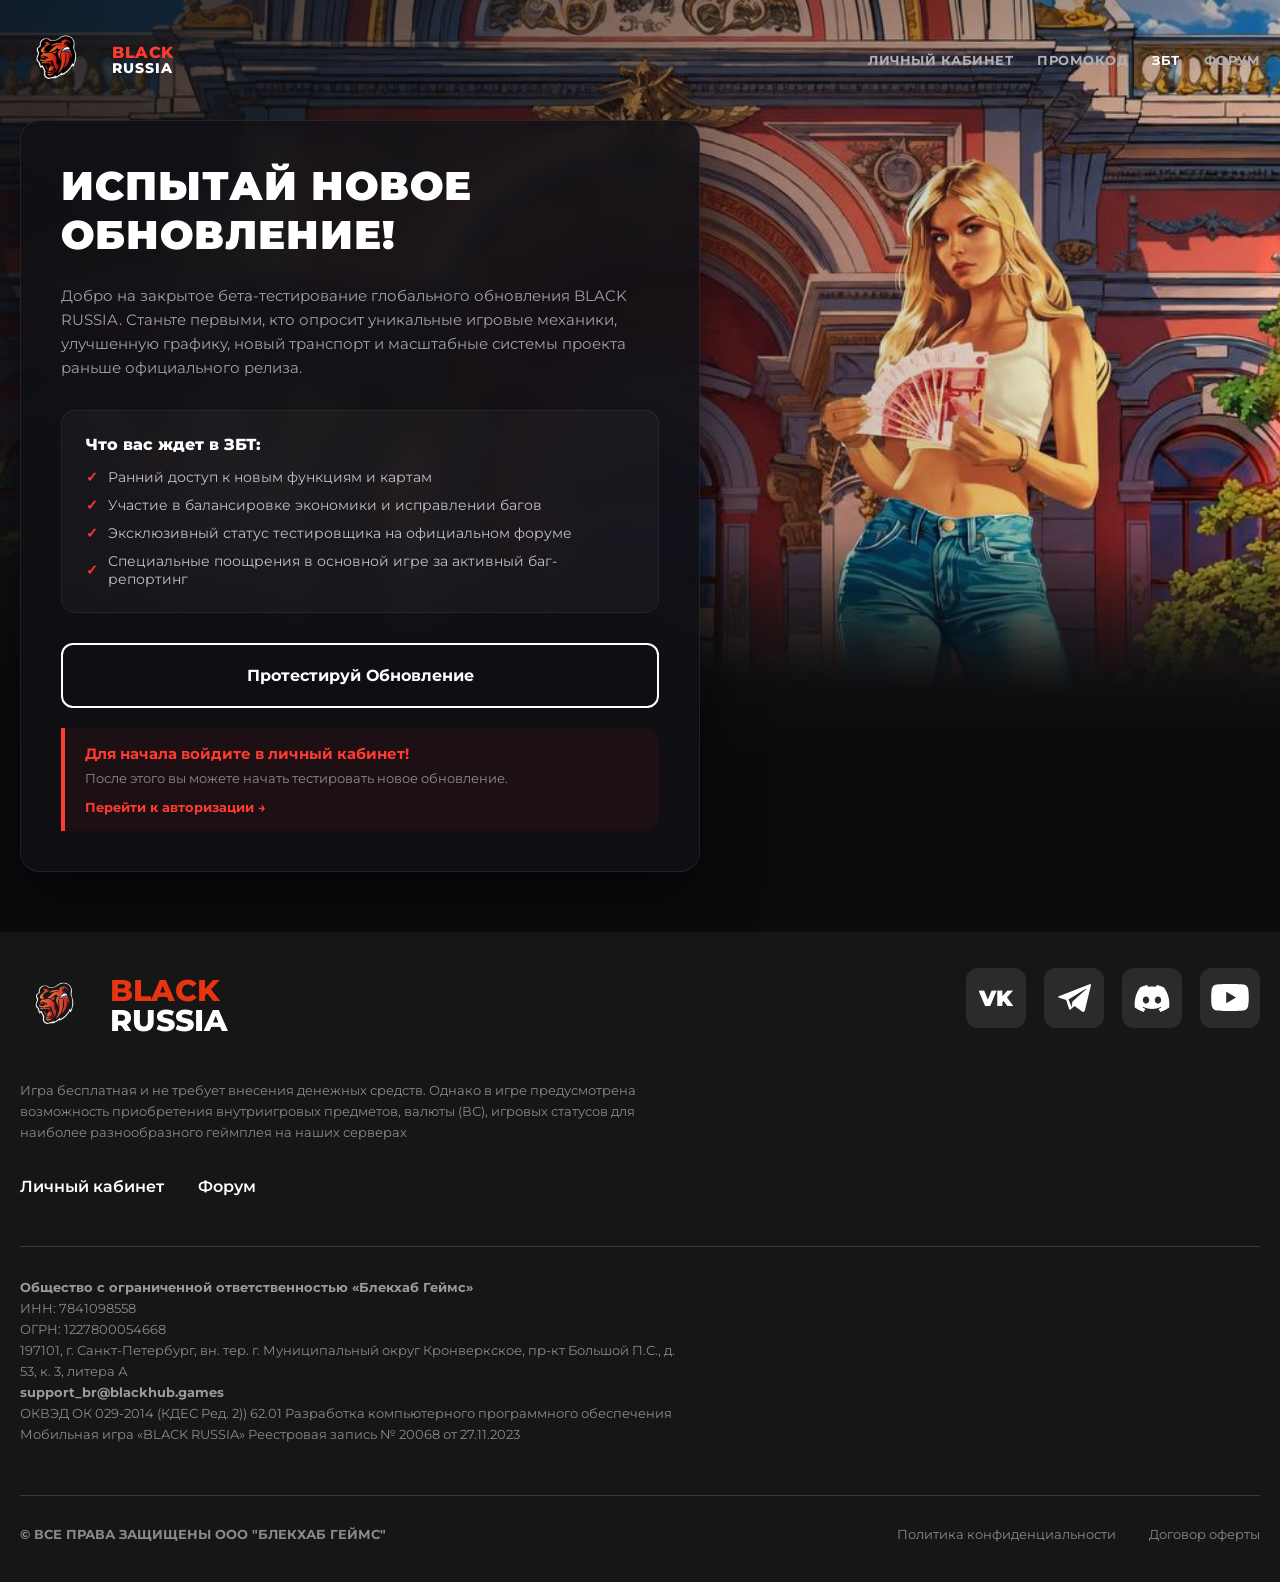
==== beta.html @ 2c8f623d "Add files via upload" ====
<!DOCTYPE html>
<html lang="ru">
<head>
    <meta charset="UTF-8">
    <meta name="viewport" content="width=device-width, initial-scale=1.0">
    <title>BLACK RUSSIA - Закрытое Бета Тестирование [ЗБТ]</title>
    <!-- Подключение шрифта Montserrat -->
    <link href="https://fonts.googleapis.com/css2?family=Montserrat:wght@400;500;600;700;800;900&display=swap" rel="stylesheet">
    <!-- Подключение стилей -->
    <link rel="stylesheet" href="style.css">
</head>
<body>

    <!-- Шапка сайта (навигация) -->
    <header class="header">
        <div class="header-container">
            <div class="logo-area">
                <img src="bear.logo.png" alt="Black Russia Logo" class="brand-logo">
                <div class="brand-text">
                    <span class="brand-black">BLACK</span>
                    <span class="brand-russia">RUSSIA</span>
                </div>
            </div>
            <nav class="nav-menu">
                <a href="index.html" class="nav-link">ЛИЧНЫЙ КАБИНЕТ</a>
                <a href="promocode.html" class="nav-link">ПРОМОКОД</a>
                <a href="beta.html" class="nav-link active">ЗБТ</a>
                <a href="https://forum.blackrussia.online" target="_blank" class="nav-link">ФОРУМ</a>
            </nav>
        </div>
    </header>

    <!-- Основной контент страницы ЗБТ -->
    <main class="main-content">
        <div class="hero-bg-banner"></div>
        
        <div class="hero-wrapper">
            <div class="beta-page-container">
                <!-- Заголовок по ТЗ -->
                <header class="beta-header-block">
                    <h1 class="title">Испытай новое обновление!</h1>
                    <p class="beta-lead">Добро на закрытое бета-тестирование глобального обновления BLACK RUSSIA. Станьте первыми, кто опросит уникальные игровые механики, улучшенную графику, новый транспорт и масштабные системы проекта раньше официального релиза.</p>
                </header>

                <div class="beta-info-card">
                    <h3>Что вас ждет в ЗБТ:</h3>
                    <ul>
                        <li><span class="check">✓</span> Ранний доступ к новым функциям и картам</li>
                        <li><span class="check">✓</span> Участие в балансировке экономики и исправлении багов</li>
                        <li><span class="check">✓</span> Эксклюзивный статус тестировщика на официальном форуме</li>
                        <li><span class="check">✓</span> Специальные поощрения в основной игре за активный баг-репортинг</li>
                    </ul>
                </div>

                <div class="beta-action-wrapper">
                    <button type="button" class="btn-submit beta-trigger-btn" id="betaBtn">Протестируй Обновление</button>

                    <!-- Предупреждение (Красный и серый текст по ТЗ) -->
                    <div class="promo-message-box beta-msg-box" id="betaMsgBox">
                        <p class="promo-error-text">Для начала войдите в личный кабинет!</p>
                        <p class="promo-hint-text">После этого вы можете начать тестировать новое обновление.</p>
                        <a href="index.html" class="beta-login-link">Перейти к авторизации →</a>
                    </div>
                </div>
            </div>
        </div>
    </main>

    <!-- Подвал сайта с информацией о компании (из второго фото) -->
    <footer class="site-footer">
        <div class="footer-inner">
            <div class="footer-top">
                <div class="footer-left">
                    <div class="footer-logo">
                        <img src="bear.logo.png" alt="Black Russia Logo">
                        <div class="footer-logo-text"><span>BLACK</span><span>RUSSIA</span></div>
                    </div>
                    <p class="footer-desc">Игра бесплатная и не требует внесения денежных средств. Однако в игре предусмотрена возможность приобретения внутриигровых предметов, валюты (ВС), игровых статусов для наиболее разнообразного геймплея на наших серверах</p>
                    <nav class="footer-links">
                        <a href="index.html">Личный кабинет</a>
                        <a href="https://forum.blackrussia.online" target="_blank">Форум</a>
                    </nav>
                </div>
                <div class="footer-right">
                    <div class="socials">
                        <a href="https://m.vk.ru/blackrussia.online" target="_blank" class="social social-vk" aria-label="VK"><svg width="34" height="22" viewBox="0 0 34 22"><text x="17" y="19" text-anchor="middle" font-family="Montserrat,sans-serif" font-weight="900" font-size="22" fill="currentColor">VK</text></svg></a>
                        <a href="https://t.me/br_dev" target="_blank" class="social social-tg" aria-label="Telegram"><svg width="34" height="30" viewBox="0 0 34 30" fill="currentColor"><path d="M32 1.5L1.8 13.2c-1 .4-1 1.2-.2 1.4l7.6 2.4 2.9 9c.3.9.6 1 1.3.4l4.1-3.4 7.6 5.6c1.400.8 2.400.4 2.800-1.300L33.800 3c.5-1.900-.7-2.700-1.800-1.500zM11.500 16.400L28 6.200c.8-.5 1.500-.2.900.3L15.300 18.800l-.5 5.500z"/></svg></a>
                        <a href="https://discord.gg/blackrussia" target="_blank" class="social social-dc" aria-label="Discord"><svg width="36" height="28" viewBox="0 0 36 28" fill="currentColor"><path d="M30 3.500A29 29 0 0 0 22.800 1l-.9 1.800a27 27 0 0 0-7.800 0L13.200 1A29 29 0 0 0 6 3.500C1.400 10.300.2 17 .8 23.600a29 29 0 0 0 8.800 4.400l1.900-3a19 19 0 0 1-3-1.400l.7-.6a21 21 0 0 0 17.600 0l.7.600c-1 .6-2 1-3 1.400l1.900 3a29 29 0 0 0 8.800-4.400C36 15.800 34 9.200 30 3.500zM12 19.700c-1.800 0-3.200-1.600-3.200-3.600s1.400-3.600 3.200-3.600 3.200 1.600 3.200 3.600-1.400 3.600-3.200 3.600zm12 0c-1.800 0-3.200-1.600-3.200-3.600s1.400-3.600 3.200-3.600 3.200 1.600 3.200 3.600-1.400 3.600-3.200 3.600z"/></svg></a>
                        <a href="https://youtube.com/@blackrussia.mobile?si=_q5hyDljt4gPMhvU" target="_blank" class="social social-yt" aria-label="YouTube"><svg width="38" height="27" viewBox="0 0 38 27" fill="currentColor"><path d="M37 4.200A4.800 4.800 0 0 0 33.600.8C30.600 0 19 0 19 0S7.400 0 4.400.8A4.800 4.800 0 0 0 1 4.200C.2 7.200.2 13.500.2 13.500s0 6.300.8 9.300a4.800 4.800 0 0 0 3.400 3.400c3 .8 14.600.8 14.600.8s11.600 0 14.600-.8a4.800 4.800 0 0 0 3.400-3.400c.8-3 .8-9.300.8-9.300s0-6.300-.8-9.300zM15.200 19.200V7.800l9.900 5.700z"/></svg></a>
                    </div>
                </div>
            </div>

            <div class="footer-line"></div>

            <!-- Точная юридическая информация компании со второго фото -->
            <div class="footer-legal">
                <b>Общество с ограниченной ответственностью «Блекхаб Геймс»</b><br>
                ИНН: 7841098558<br>
                ОГРН: 1227800054668<br>
                197101, г. Санкт-Петербург, вн. тер. г. Муниципальный округ Кронверкское, пр-кт Большой П.С., д. 53, к. 3, литера А<br>
                <b>support_br@blackhub.games</b><br>
                ОКВЭД ОК 029-2014 (КДЕС Ред. 2)) 62.01 Разработка компьютерного программного обеспечения<br>
                Мобильная игра «BLACK RUSSIA» Реестровая запись № 20068 от 27.11.2023
            </div>

            <div class="footer-line"></div>

            <div class="footer-bottom">
                <span class="copyright">© ВСЕ ПРАВА ЗАЩИЩЕНЫ ООО "БЛЕКХАБ ГЕЙМС"</span>
                <nav class="footer-docs">
                    <a href="https://blackrussia.online/docs/policy.pdf" target="_blank">Политика конфиденциальности</a>
                    <a href="https://blackrussia.online/docs/oferta.pdf" target="_blank">Договор оферты</a>
                </nav>
            </div>
        </div>
    </footer>

    <script src="script.js"></script>
</body>
</html>
---- style.css ----
* {
    margin: 0;
    padding: 0;
    box-sizing: border-box;
    font-family: 'Montserrat', sans-serif;
}

html {
    scroll-behavior: smooth;
}

body {
    background-color: #0b0b0e;
    color: #fff;
    min-height: 100vh;
    display: flex;
    flex-direction: column;
}

/* Шапка сайта поверх фоновой фотографии */
.header {
    background: transparent;
    border-bottom: none;
    width: 100%;
    position: absolute;
    top: 0;
    left: 0;
    z-index: 10;
}

.header-container {
    max-width: 1300px;
    margin: 0 auto;
    padding: 20px 20px;
    display: flex;
    align-items: center;
    justify-content: space-between;
}

.logo-area {
    display: flex;
    align-items: center;
    gap: 12px;
}

.brand-logo {
    width: 80px;
    height: 80px;
    object-fit: contain;
    mix-blend-mode: screen;
}

.brand-text {
    display: flex;
    flex-direction: column;
    line-height: 1.1;
}

.brand-black {
    font-size: 16px;
    font-weight: 800;
    color: #ff3b30;
    letter-spacing: 0.5px;
}

.brand-russia {
    font-size: 14px;
    font-weight: 800;
    color: #ffffff;
    letter-spacing: 1px;
}

.nav-menu {
    position: relative;
    z-index: 5;
    display: flex;
    gap: 24px;
    align-items: center;
}

.nav-link {
    color: #b0b0b8;
    text-decoration: none;
    font-size: 13px;
    font-weight: 700;
    letter-spacing: 0.5px;
    transition: color 0.2s;
}

.nav-link:hover, .nav-link.active {
    color: #ffffff;
}

/* Основной контент */
.main-content {
    flex: 1;
    position: relative;
    display: flex;
    flex-direction: column;
    align-items: stretch;
}

/* Верхний баннер с фоновой картинкой */
.hero-bg-banner {
    position: absolute;
    top: 0;
    left: 0;
    right: 0;
    height: 750px;
    background: url('background-art.jpg') center top / cover no-repeat;
    z-index: 1;
}

/* Затемняющий градиент поверх арта */
.main-content::after {
    content: '';
    position: absolute;
    top: 0;
    left: 0;
    right: 0;
    height: 750px;
    background: linear-gradient(90deg, rgba(11,11,14,0.65) 0%, rgba(11,11,14,0.2) 60%, rgba(11,11,14,0) 100%),
                linear-gradient(180deg, rgba(11,11,14,0.3) 0%, rgba(11,11,14,0) 30%, rgba(11,11,14,0) 70%, #0b0b0e 100%);
    z-index: 2;
    pointer-events: none;
}

.hero-wrapper {
    position: relative;
    z-index: 3;
    max-width: 1300px;
    width: 100%;
    margin: 0 auto;
    padding: 120px 20px 60px 20px;
}

.login-container {
    width: 100%;
    max-width: 600px;
    margin-bottom: 80px;
}

.title {
    font-size: 40px;
    font-weight: 900;
    letter-spacing: 1px;
    margin-bottom: 25px;
    text-transform: uppercase;
}

.form-grid {
    display: grid;
    grid-template-columns: 1fr 1fr;
    gap: 15px 20px;
    margin-bottom: 15px;
}

.input-box {
    display: flex;
    flex-direction: column;
}

.input-box label {
    font-size: 13px;
    font-weight: 500;
    color: #d1d1d6;
    margin-bottom: 6px;
}

/* Скругление полей ввода */
.input-box input, 
.select-trigger {
    background: rgba(255, 255, 255, 0.92);
    border: none;
    border-radius: 20px;
    height: 48px;
    padding: 0 18px;
    font-size: 14px;
    color: #111;
    outline: none;
    transition: background 0.2s, box-shadow 0.2s;
}

.input-box input::placeholder {
    color: #8e8e93;
}

.input-box input:focus, 
.select-trigger:hover {
    background: #ffffff;
    box-shadow: 0 0 10px rgba(255, 255, 255, 0.4);
}

/* Стили кастомного селекта */
.select-box {
    position: relative;
    cursor: pointer;
}

.select-trigger {
    display: flex;
    align-items: center;
    justify-content: space-between;
    color: #8e8e93;
}

.select-trigger.selected {
    color: #111;
    font-weight: 600;
}

.arrow-icon {
    transition: transform 0.3s;
    color: #555;
}

.select-box.active .arrow-icon {
    transform: rotate(180deg);
}

/* Соглашение */
.agreement {
    font-size: 11px;
    color: #aeaeb2;
    margin-bottom: 25px;
}

.agreement a {
    color: #aeaeb2;
    text-decoration: underline;
}

.agreement a:hover {
    color: #fff;
}

/* Нижняя панель с кнопкой и капчей */
.actions-row {
    display: flex;
    align-items: center;
    gap: 20px;
}

.btn-submit {
    background: transparent;
    border: 2px solid #ffffff;
    color: #ffffff;
    font-size: 16px;
    font-weight: 700;
    padding: 12px 40px;
    border-radius: 12px;
    cursor: pointer;
    transition: all 0.2s;
    height: 65px;
    flex-shrink: 0;
    display: inline-flex;
    align-items: center;
    justify-content: center;
    text-decoration: none;
}

.btn-submit:hover {
    background: #ffffff;
    color: #000000;
    box-shadow: 0 0 20px rgba(255, 255, 255, 0.5);
    transform: scale(1.02);
}

.btn-submit:active {
    transform: scale(0.96);
}

/* Стили для новых страниц (Промокод и ЗБТ) */
.promo-page-container,
.beta-page-container {
    max-width: 680px;
    background: rgba(16, 16, 21, 0.85);
    backdrop-filter: blur(14px);
    border: 1px solid rgba(255, 255, 255, 0.08);
    border-radius: 20px;
    padding: 40px;
    box-shadow: 0 25px 60px rgba(0, 0, 0, 0.6);
    animation: fadeInScale 0.4s cubic-bezier(0.2, 0.9, 0.3, 1.1) both;
}

@keyframes fadeInScale {
    from { opacity: 0; transform: translateY(20px) scale(0.97); }
    to { opacity: 1; transform: none; }
}

.promo-subtitle, .beta-lead {
    font-size: 15px;
    color: #a0a0aa;
    line-height: 1.6;
    margin-bottom: 30px;
}

.promo-box-wrapper {
    display: flex;
    flex-direction: column;
    gap: 20px;
}

.promo-input-rounded {
    width: 100%;
    border-radius: 26px !important;
    height: 54px !important;
    padding: 0 24px !important;
    font-size: 16px !important;
}

/* Блоки с красным текстом и серым текстом-подсказкой по ТЗ */
.promo-message-box {
    background: rgba(255, 59, 48, 0.06);
    border-left: 4px solid #ff3b30;
    padding: 16px 20px;
    border-radius: 0 12px 12px 0;
    display: flex;
    flex-direction: column;
    gap: 6px;
}

.promo-error-text {
    font-size: 15px;
    font-weight: 700;
    color: #ff3b30;
}

.promo-hint-text {
    font-size: 13px;
    color: #8e8e93;
    line-height: 1.5;
}

.promo-redirect-btn {
    width: 100%;
    margin-top: 10px;
}

/* Стили для страницы ЗБТ */
.beta-header-block {
    margin-bottom: 25px;
}

.beta-info-card {
    background: rgba(255, 255, 255, 0.03);
    border: 1px solid rgba(255, 255, 255, 0.06);
    border-radius: 14px;
    padding: 24px;
    margin-bottom: 30px;
}

.beta-info-card h3 {
    font-size: 16px;
    font-weight: 800;
    color: #fff;
    margin-bottom: 14px;
}

.beta-info-card ul {
    list-style: none;
    display: flex;
    flex-direction: column;
    gap: 10px;
}

.beta-info-card li {
    font-size: 14px;
    color: #c1c1cb;
    display: flex;
    align-items: center;
    gap: 10px;
}

.beta-info-card .check {
    color: #ff3b30;
    font-weight: 900;
}

.beta-action-wrapper {
    display: flex;
    flex-direction: column;
    gap: 20px;
}

.beta-trigger-btn {
    width: 100%;
}

.beta-login-link {
    font-size: 13px;
    font-weight: 700;
    color: #ff3b30;
    text-decoration: none;
    margin-top: 4px;
    transition: color 0.2s;
}

.beta-login-link:hover {
    color: #fff;
    text-decoration: underline;
}

/* Виджет reCAPTCHA */
.recaptcha-widget {
    background: #f9f9f9;
    border: 1px solid #d3d3d3;
    border-radius: 8px;
    padding: 10px 14px;
    display: flex;
    align-items: center;
    justify-content: space-between;
    width: 290px;
    height: 65px;
    color: #000;
}

.recaptcha-checkbox-area {
    display: flex;
    align-items: center;
    gap: 10px;
    cursor: pointer;
}

.checkbox-square {
    width: 24px;
    height: 24px;
    background: #fff;
    border: 2px solid #c1c1c1;
    border-radius: 4px;
    display: flex;
    align-items: center;
    justify-content: center;
    transition: border-color 0.2s;
}

.checkbox-square.checked {
    border-color: #0066cc;
}

.check-icon {
    display: none;
}

.checkbox-square.checked .check-icon {
    display: block;
}

.recaptcha-checkbox-area span {
    font-size: 13px;
    color: #222;
}

.recaptcha-brand {
    display: flex;
    flex-direction: column;
    align-items: center;
    font-size: 9px;
    color: #555;
}

.recaptcha-brand img {
    width: 24px;
    height: 24px;
    margin-bottom: 2px;
}

.recaptcha-links {
    font-size: 8px;
    color: #555;
}

.recaptcha-links a {
    color: #555;
    text-decoration: none;
}

.recaptcha-links a:hover {
    text-decoration: underline;
}

/* БЛОК: ЧТО МОЖНО КУПИТЬ ЗА ДОНАТ? */
.donation-section {
    margin-top: 60px;
    width: 100%;
    max-width: 1100px;
    margin-left: auto;
    margin-right: auto;
    scroll-margin-top: 40px;
}

.donation-header-row {
    display: flex;
    justify-content: space-between;
    align-items: flex-start;
    margin-bottom: 40px;
    flex-wrap: wrap;
    gap: 20px;
}

.donation-title {
    font-size: 38px;
    font-weight: 900;
    line-height: 1.15;
    color: #e8350f;
    text-transform: uppercase;
}

.donation-title span {
    color: #ffffff;
}

/* Баннер X2 */
.x2-banner {
    background: #141418;
    border: 1px solid rgba(255, 255, 255, 0.08);
    border-radius: 12px;
    padding: 16px 24px;
    position: relative;
    overflow: hidden;
    width: 320px;
    height: 95px;
    display: flex;
    flex-direction: column;
    justify-content: center;
}

.x2-text-top {
    font-size: 12px;
    font-weight: 600;
    color: #ffffff;
    margin-bottom: 4px;
    z-index: 2;
}

.x2-text-bottom {
    font-size: 15px;
    font-weight: 800;
    color: #ff3b30;
    z-index: 2;
    display: flex;
    align-items: center;
    gap: 6px;
}

.x2-text-bottom span {
    font-size: 11px;
    font-weight: 600;
    color: #77777d;
    text-decoration: line-through;
}

.x2-big-number {
    position: absolute;
    right: 15px;
    bottom: -15px;
    font-size: 85px;
    font-weight: 900;
    color: #ff3b30;
    opacity: 0.25;
    line-height: 1;
    z-index: 1;
    font-style: italic;
}

/* Сетка карточек товаров */
.donation-grid {
    display: grid;
    grid-template-columns: repeat(3, 1fr);
    gap: 25px;
}

.donation-card {
    background: rgba(18, 18, 22, 0.75);
    backdrop-filter: blur(10px);
    border: 1px solid rgba(255, 255, 255, 0.06);
    border-radius: 14px;
    padding: 25px;
    display: flex;
    flex-direction: column;
    justify-content: space-between;
    min-height: 200px;
    transition: transform 0.2s, border-color 0.2s;
}

.donation-card:hover {
    border-color: rgba(255, 59, 48, 0.4);
    transform: translateY(-3px);
}

.card-icon-title {
    display: flex;
    align-items: center;
    gap: 15px;
    margin-bottom: 15px;
}

.card-icon {
    width: 42px;
    height: 42px;
    background: rgba(255, 59, 48, 0.1);
    border-radius: 10px;
    display: flex;
    align-items: center;
    justify-content: center;
    flex-shrink: 0;
}

.bp-icon {
    font-size: 16px;
    font-weight: 900;
    color: #ff3b30;
    letter-spacing: -0.5px;
}

.card-icon-title h3 {
    font-size: 16px;
    font-weight: 800;
    color: #ffffff;
}

.card-desc {
    font-size: 12px;
    line-height: 1.5;
    color: #9898a0;
    margin-bottom: 20px;
    flex-grow: 1;
}

.card-price {
    font-size: 20px;
    font-weight: 900;
    color: #ff3b30;
}

/* БЛОК: ВИП-СТАТУСЫ */
.vip-section {
    margin-top: 80px;
    width: 100%;
    max-width: 1100px;
    margin-left: auto;
    margin-right: auto;
}

.vip-grid {
    display: grid;
    grid-template-columns: repeat(3, 1fr);
    gap: 25px;
}

.vip-card {
    background: rgba(14, 14, 18, 0.85);
    border: 1px solid rgba(255, 255, 255, 0.08);
    border-radius: 16px;
    padding: 30px 25px;
    display: flex;
    flex-direction: column;
    position: relative;
    overflow: hidden;
    backdrop-filter: blur(10px);
    transition: all 0.3s ease;
}

.vip-card-silver:hover {
    border-color: #8e8e8e;
    box-shadow: 0 0 25px rgba(142, 142, 142, 0.25);
    transform: translateY(-5px);
}

.vip-card-gold:hover {
    border-color: #f7b500;
    box-shadow: 0 0 30px rgba(247, 181, 0, 0.35);
    transform: translateY(-5px);
}

.vip-card-platinum:hover {
    border-color: #8fe3ff;
    box-shadow: 0 0 35px rgba(143, 227, 255, 0.45);
    transform: translateY(-5px);
}

.vip-top-content {
    text-align: center;
    margin-bottom: 25px;
    position: relative;
    z-index: 2;
}

.vip-name {
    font-size: 20px;
    font-weight: 900;
    letter-spacing: 1px;
    margin-bottom: 8px;
    text-transform: uppercase;
}

.vip-silver {
    color: #a0a0a0;
    text-shadow: 0 0 10px rgba(160, 160, 160, 0.4);
}

.vip-gold {
    color: #f7b500;
    text-shadow: 0 0 15px rgba(247, 181, 0, 0.6);
}

.vip-platinum {
    background: linear-gradient(90deg, #c79bff 0%, #8fe3ff 100%);
    -webkit-background-clip: text;
    background-clip: text;
    -webkit-text-fill-color: transparent;
    color: transparent;
    filter: drop-shadow(0 0 12px rgba(143, 227, 255, 0.7));
}

.vip-price {
    font-size: 24px;
    font-weight: 900;
    color: #ff3b30;
    margin-bottom: 20px;
}

.vip-price span {
    font-size: 13px;
    font-weight: 600;
    color: #8e8e93;
}

.vip-btn {
    width: 100%;
    background: transparent;
    border: 2px solid rgba(255, 255, 255, 0.3);
    color: #ffffff;
    font-size: 15px;
    font-weight: 700;
    padding: 12px;
    border-radius: 10px;
    cursor: pointer;
    transition: all 0.2s;
}

.vip-btn:hover {
    background: #ffffff;
    color: #000000;
    border-color: #ffffff;
    box-shadow: 0 0 15px rgba(255, 255, 255, 0.4);
}

.vip-features {
    list-style: none;
    display: flex;
    flex-direction: column;
    gap: 12px;
    position: relative;
    z-index: 2;
}

.vip-features li {
    font-size: 12px;
    line-height: 1.4;
    color: #d1d1d6;
    display: flex;
    align-items: flex-start;
    gap: 10px;
}

.vip-features .check {
    color: #ff3b30;
    font-weight: 900;
    flex-shrink: 0;
    font-size: 14px;
}

/* БЛОК: ОТВЕТЫ НА ВОПРОСЫ (АККОРДЕОН) */
.faq-section {
    margin-top: 80px;
    width: 100%;
    max-width: 1100px;
    margin-left: auto;
    margin-right: auto;
}

.faq-title {
    font-size: 36px;
    font-weight: 900;
    color: #ffffff;
    margin-bottom: 30px;
    text-transform: uppercase;
    letter-spacing: 0.5px;
}

.faq-title span {
    color: #ff3b30;
}

.faq-list {
    display: flex;
    flex-direction: column;
}

.faq-item {
    border-bottom: 1px solid rgba(255, 255, 255, 0.1);
    overflow: hidden;
    transition: background 0.2s;
}

.faq-item:first-child {
    border-top: 1px solid rgba(255, 255, 255, 0.1);
}

.faq-question-row {
    display: flex;
    align-items: center;
    justify-content: space-between;
    padding: 24px 0;
    cursor: pointer;
    user-select: none;
}

.faq-question {
    font-size: 18px;
    font-weight: 700;
    color: #ffffff;
    transition: color 0.2s;
}

.faq-item:hover .faq-question {
    color: #ff3b30;
}

.faq-plus {
    font-size: 24px;
    font-weight: 400;
    color: #ffffff;
    line-height: 1;
    transition: transform 0.3s ease, color 0.2s;
    width: 30px;
    height: 30px;
    display: flex;
    align-items: center;
    justify-content: center;
}

.faq-item.active .faq-plus {
    transform: rotate(45deg);
    color: #ff3b30;
}

.faq-answer {
    max-height: 0;
    overflow: hidden;
    transition: max-height 0.35s ease, padding 0.35s ease;
    padding: 0 0;
    color: #9898a0;
    font-size: 14px;
    line-height: 1.6;
}

.faq-item.active .faq-answer {
    max-height: 200px;
    padding: 0 0 24px 0;
}

/* Адаптивность */
@media (max-width: 1024px) {
    .donation-grid, 
    .vip-grid {
        grid-template-columns: repeat(2, 1fr);
    }
}

@media (max-width: 900px) {
    .nav-menu {
        display: none;
    }
}

@media (max-width: 768px) {
    .hero-bg-banner, .main-content::after {
        height: 480px;
    }
    .hero-wrapper {
        padding-top: 70px;
    }
    .form-grid {
        grid-template-columns: 1fr;
    }
    .actions-row {
        flex-direction: column;
        align-items: stretch;
    }
    .recaptcha-widget {
        width: 100%;
    }
    .donation-grid,
    .vip-grid {
        grid-template-columns: 1fr;
    }
    .donation-header-row {
        flex-direction: column;
    }
    .x2-banner {
        width: 100%;
    }
    .faq-question {
        font-size: 15px;
    }
}

/* ВЫБОР СЕРВЕРА (модальное окно) */
.select-trigger { transition: background 0.2s, box-shadow 0.3s; }
.select-trigger-label { display: flex; align-items: center; }
.server-dot {
    display: none;
    width: 10px;
    height: 10px;
    border-radius: 50%;
    margin-right: 10px;
    flex-shrink: 0;
    background: var(--c);
    box-shadow: 0 0 10px var(--c);
}
.select-trigger.selected .server-dot { display: block; }
.select-trigger.selected {
    box-shadow: 0 0 0 2px var(--c), 0 0 22px -4px var(--c);
}

.server-modal {
    position: fixed;
    inset: 0;
    z-index: 1000;
    display: flex;
    align-items: center;
    justify-content: center;
    padding: 20px;
    background: rgba(0, 0, 0, 0.65);
    backdrop-filter: blur(6px);
    opacity: 0;
    visibility: hidden;
    transition: opacity 0.25s, visibility 0.25s;
}
.server-modal.open { opacity: 1; visibility: visible; }

.server-panel {
    width: 100%;
    max-width: 980px;
    max-height: 88vh;
    display: flex;
    flex-direction: column;
    background: #0c0c0c;
    border: 1px solid rgba(255, 255, 255, 0.08);
    border-radius: 18px;
    padding: 24px 22px 14px 24px;
    box-shadow: 0 30px 80px rgba(0, 0, 0, 0.7);
    transform: translateY(26px) scale(0.96);
    transition: transform 0.4s cubic-bezier(0.2, 0.9, 0.3, 1.15);
}
.server-modal.open .server-panel { transform: none; }

.server-panel-head {
    display: flex;
    align-items: center;
    gap: 16px;
    margin-bottom: 18px;
    padding-right: 4px;
}
.server-panel-title { font-size: 26px; font-weight: 800; margin-right: auto; }

.server-search {
    width: 220px;
    height: 40px;
    padding: 0 14px;
    border-radius: 10px;
    border: 1px solid rgba(255, 255, 255, 0.12);
    background: #1a1a1a;
    color: #fff;
    font-size: 14px;
    outline: none;
    transition: border-color 0.2s, box-shadow 0.2s;
}
.server-search:focus { border-color: #ff3b30; box-shadow: 0 0 14px -4px #ff3b30; }

.server-close {
    width: 40px;
    height: 40px;
    display: flex;
    align-items: center;
    justify-content: center;
    background: none;
    border: none;
    color: #fff;
    cursor: pointer;
    transition: transform 0.3s, color 0.2s;
}
.server-close:hover { transform: rotate(90deg); color: #ff3b30; }

.server-grid {
    display: grid;
    grid-template-columns: repeat(4, 1fr);
    gap: 12px;
    overflow-y: auto;
    padding: 8px 10px 12px 2px;
    scrollbar-width: thin;
    scrollbar-color: #444 transparent;
}
.server-grid::-webkit-scrollbar { width: 8px; }
.server-grid::-webkit-scrollbar-thumb { background: #3a3a3a; border-radius: 8px; }

.server-card {
    --c: #ff2d2d;
    position: relative;
    min-height: 126px;
    padding: 16px;
    display: flex;
    flex-direction: column;
    align-items: flex-start;
    text-align: left;
    overflow: hidden;
    border: 1px solid transparent;
    border-radius: 14px;
    background: linear-gradient(225deg, transparent 0 20px, #212121 20px);
    color: #fff;
    cursor: pointer;
    font-family: inherit;
    transition: transform 0.25s, border-color 0.25s, box-shadow 0.3s;
}
.server-card::before {
    content: '';
    position: absolute;
    inset: 0;
    background: radial-gradient(circle at 15% 0%, color-mix(in srgb, var(--c) 30%, transparent), transparent 65%);
    opacity: 0;
    transition: opacity 0.3s;
    pointer-events: none;
}
.server-card::after {
    content: '';
    position: absolute;
    top: 0;
    right: 0;
    width: 15px;
    height: 15px;
    background: linear-gradient(225deg, var(--c) 50%, transparent 50%);
}
.server-num { position: relative; font-size: 14px; font-weight: 500; color: #bdbdbd; transition: color 0.25s; }
.server-name { position: relative; font-size: 18px; font-weight: 800; letter-spacing: 0.3px; text-transform: uppercase; transition: color 0.25s, text-shadow 0.25s; }

.server-action {
    position: relative;
    margin-top: auto;
    width: 100%;
    display: flex;
    align-items: center;
    justify-content: space-between;
    font-size: 14px;
    font-weight: 600;
    color: var(--c);
    opacity: 0;
    transform: translateY(8px);
    transition: opacity 0.25s, transform 0.25s;
}
.server-action i {
    width: 26px;
    height: 26px;
    border-radius: 50%;
    background: var(--c);
    display: flex;
    align-items: center;
    justify-content: center;
    transition: transform 0.25s;
}
.server-action svg { color: #0c0c0c; }

.server-card:hover,
.server-card:focus-visible,
.server-card.selected {
    outline: none;
    border-color: var(--c);
    box-shadow: 0 0 0 1px var(--c), 0 0 26px -2px color-mix(in srgb, var(--c) 65%, transparent);
}
.server-card:hover, .server-card:focus-visible { transform: translateY(-4px); }
.server-card:hover::before, .server-card:focus-visible::before, .server-card.selected::before { opacity: 1; }
.server-card:hover .server-name, .server-card:focus-visible .server-name, .server-card.selected .server-name {
    color: var(--c);
    text-shadow: 0 0 14px color-mix(in srgb, var(--c) 70%, transparent);
}
.server-card:hover .server-num, .server-card.selected .server-num { color: var(--c); }
.server-card:hover .server-action, .server-card:focus-visible .server-action, .server-card.selected .server-action { opacity: 1; transform: none; }
.server-card:hover .server-action i { transform: translateX(3px); }
.server-card:active { transform: translateY(-1px) scale(0.98); }

.server-empty { grid-column: 1 / -1; padding: 40px 0; text-align: center; color: #8e8e93; }

.server-modal.open .server-card {
    animation: cardIn 0.45s cubic-bezier(0.2, 0.9, 0.3, 1) both;
    animation-delay: calc(min(var(--i), 24) * 22ms);
}
.server-modal.open .server-card.selected {
    animation: cardIn 0.45s cubic-bezier(0.2, 0.9, 0.3, 1) both, selPulse 2.4s ease-in-out 0.6s infinite;
    animation-delay: calc(min(var(--i), 24) * 22ms), 0.6s;
}
@keyframes cardIn { from { opacity: 0; transform: translateY(16px) scale(0.95); } to { opacity: 1; transform: none; } }
@keyframes selPulse {
    0%, 100% { box-shadow: 0 0 0 1px var(--c), 0 0 18px -2px color-mix(in srgb, var(--c) 55%, transparent); }
    50% { box-shadow: 0 0 0 1px var(--c), 0 0 34px 0 color-mix(in srgb, var(--c) 80%, transparent); }
}

@media (max-width: 900px) { .server-grid { grid-template-columns: repeat(3, 1fr); } }
@media (max-width: 640px) {
    .server-grid { grid-template-columns: repeat(2, 1fr); }
    .server-panel-head { flex-wrap: wrap; }
    .server-panel-title { font-size: 22px; }
    .server-search { order: 3; width: 100%; }
}
@media (prefers-reduced-motion: reduce) {
    .server-modal, .server-panel, .server-card, .server-card * { animation: none !important; transition-duration: 0.01s !important; }
}

/* Статус формы и ошибки */
.form-status {
    min-height: 22px;
    margin: -2px 0 14px;
    font-size: 14px;
    font-weight: 600;
    opacity: 0;
    transform: translateY(-4px);
    transition: opacity 0.25s, transform 0.25s;
}
.form-status.show { opacity: 1; transform: none; }
.form-status.error { color: #ff453a; }
.form-status.wait { color: #ffffff; display: flex; align-items: center; gap: 10px; }
.form-status.wait::before {
    content: '';
    width: 16px;
    height: 16px;
    border: 2px solid rgba(255,255,255,0.3);
    border-top-color: #fff;
    border-radius: 50%;
    animation: spin 0.8s linear infinite;
}
@keyframes spin { to { transform: rotate(360deg); } }
.input-box input.invalid,
.select-trigger.invalid:not(.selected) { box-shadow: 0 0 0 2px #ff453a; animation: shake 0.35s; }
@keyframes shake { 25% { transform: translateX(-4px); } 75% { transform: translateX(4px); } }
.btn-submit:disabled { opacity: 0.6; cursor: wait; }

/* Подвал и соцсети с красивым свечением и анимацией */
.site-footer { background: #161616; color: #8a8a8a; }
.footer-inner { max-width: 1330px; margin: 0 auto; padding: 0 20px; }
.footer-top { display: flex; justify-content: space-between; gap: 40px; padding: 36px 0 50px; }
.footer-left { max-width: 640px; }
.footer-logo { display: flex; align-items: center; gap: 14px; margin-bottom: 36px; }
.footer-logo img { width: 76px; height: 76px; object-fit: contain; mix-blend-mode: screen; }
.footer-logo-text { display: flex; flex-direction: column; font-size: 30px; font-weight: 800; line-height: 1; color: #fff; }
.footer-logo-text span:first-child { color: #e8350f; }
.footer-desc { font-size: 13px; line-height: 21px; margin-bottom: 34px; }
.footer-links a { color: #fff; font-size: 16px; font-weight: 600; text-decoration: none; margin-right: 30px; transition: color 0.2s; }
.footer-links a:hover { color: #ff3b30; }
.footer-right { display: flex; flex-direction: column; gap: 32px; }

/* Соцсети: анимация нажатия и свечение */
.socials { display: flex; gap: 18px; }
.social {
    width: 60px; 
    height: 60px; 
    display: flex; 
    align-items: center; 
    justify-content: center;
    background: #2b2b2b; 
    border-radius: 12px; 
    color: #fff;
    position: relative;
    transition: all 0.3s cubic-bezier(0.175, 0.885, 0.32, 1.275);
}

.social:hover {
    transform: translateY(-5px) scale(1.05);
}

.social:active {
    transform: translateY(-1px) scale(0.95);
}

.social-vk:hover {
    background: #0077ff;
    box-shadow: 0 0 20px rgba(0, 119, 255, 0.7), inset 0 0 10px rgba(255, 255, 255, 0.4);
}

.social-tg:hover {
    background: #229ed9;
    box-shadow: 0 0 20px rgba(34, 158, 217, 0.7), inset 0 0 10px rgba(255, 255, 255, 0.4);
}

.social-dc:hover {
    background: #5865f2;
    box-shadow: 0 0 20px rgba(88, 101, 242, 0.7), inset 0 0 10px rgba(255, 255, 255, 0.4);
}

.social-yt:hover {
    background: #ff0000;
    box-shadow: 0 0 20px rgba(255, 0, 0, 0.7), inset 0 0 10px rgba(255, 255, 255, 0.4);
}

.payments { display: grid; grid-template-columns: repeat(3, 120px); row-gap: 34px; align-items: center; color: #fff; }
.pay { display: flex; align-items: center; gap: 6px; font-weight: 800; height: 48px; }
.pay-ya { font-size: 18px; font-weight: 600; }
.pay-ya i, .pay-tb i {
    font-style: normal; display: inline-flex; align-items: center; justify-content: center;
    width: 22px; height: 22px; border-radius: 50%; background: #fff; color: #161616; font-size: 14px; font-weight: 900;
}
.pay-tb i { border-radius: 4px 4px 11px 11px; }
.pay-tb { font-size: 16px; }
.pay-mir { font-size: 28px; font-weight: 900; }
.pay-visa { font-size: 30px; font-style: italic; font-weight: 900; }
.footer-line { border-top: 1px solid #3a3a3a; }
.footer-legal { padding: 30px 0 50px; max-width: 660px; font-size: 13px; line-height: 21px; }
.footer-legal b { color: #9a9a9a; }
.footer-bottom { display: flex; justify-content: space-between; gap: 20px; flex-wrap: wrap; padding: 30px 0 40px; font-size: 13px; }
.copyright { font-weight: 700; }
.footer-docs a { color: #8a8a8a; text-decoration: none; margin-left: 30px; transition: color 0.2s; }
.footer-docs a:hover { color: #fff; }

@media (max-width: 900px) {
    .footer-top { flex-direction: column; }
    .socials { flex-wrap: wrap; }
}
@media (max-width: 600px) {
    .payments { grid-template-columns: repeat(2, 120px); }
    .footer-docs a { margin: 0 20px 0 0; }
    .footer-links a { display: inline-block; margin-bottom: 8px; }
}
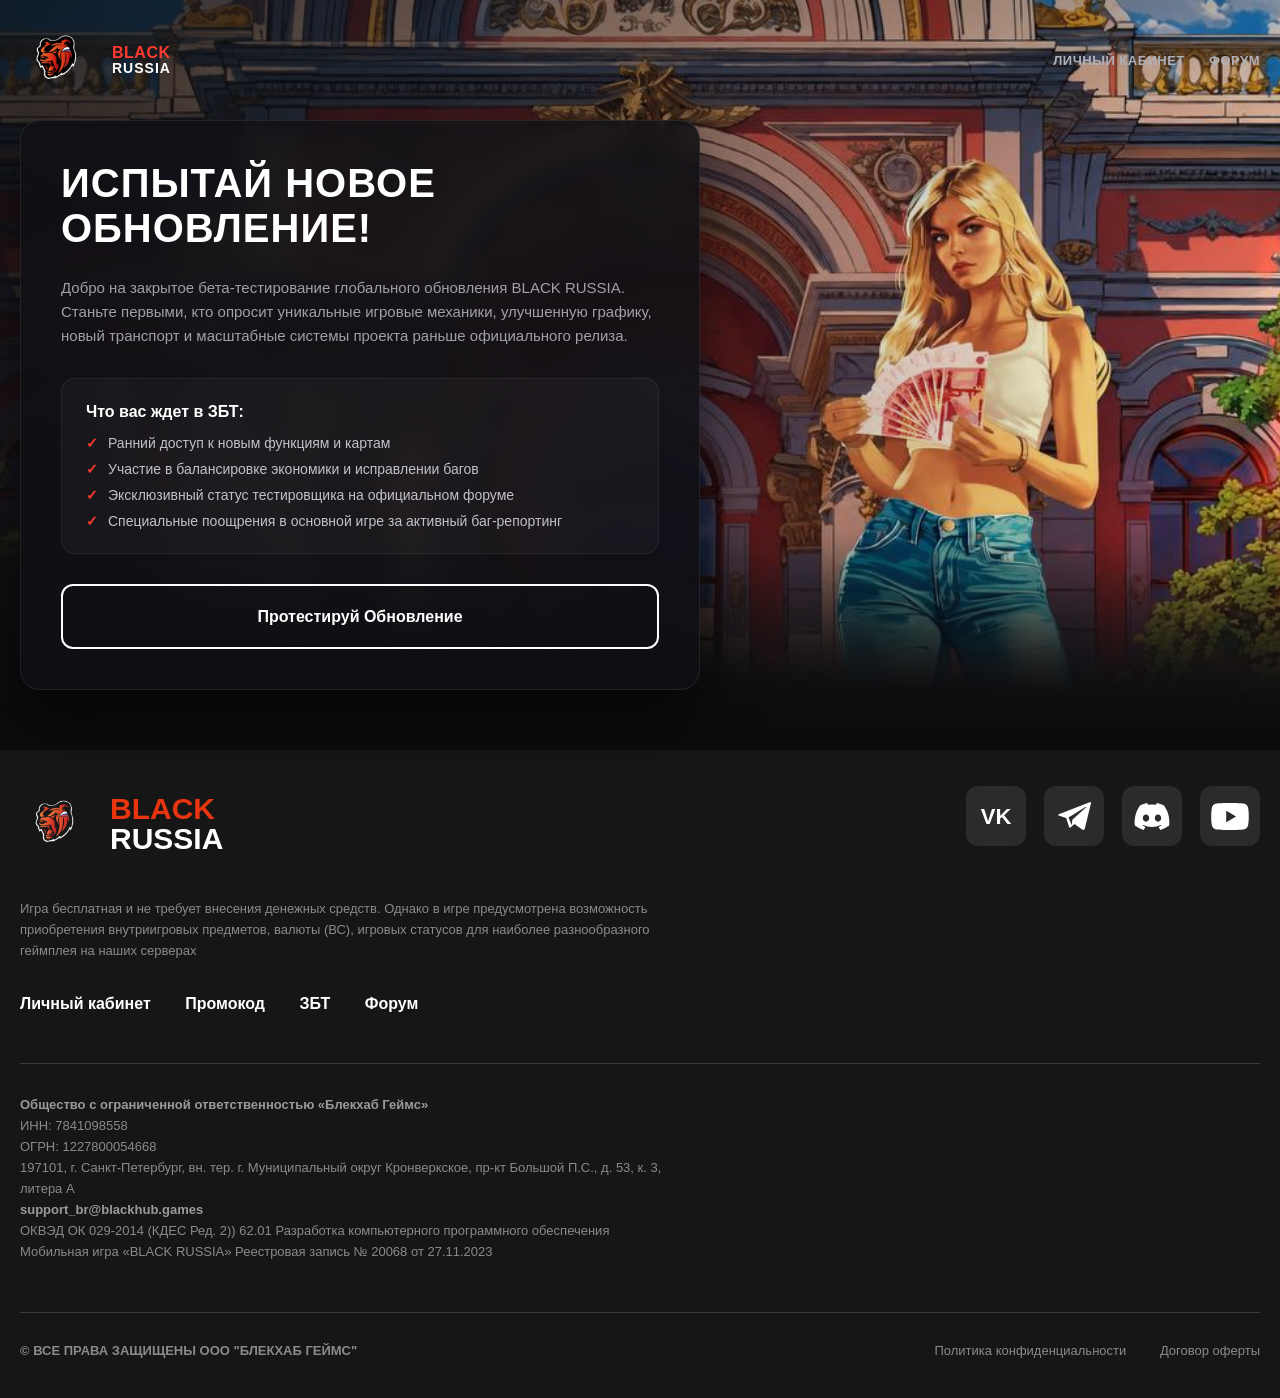
==== commit 1b946dea: "Update beta.html" ====
--- a/beta.html
+++ b/beta.html
@@ -4,8 +4,6 @@
     <meta charset="UTF-8">
     <meta name="viewport" content="width=device-width, initial-scale=1.0">
     <title>BLACK RUSSIA - Закрытое Бета Тестирование [ЗБТ]</title>
-    <!-- Подключение шрифта Montserrat -->
-    <link href="https://fonts.googleapis.com/css2?family=Montserrat:wght@400;500;600;700;800;900&display=swap" rel="stylesheet">
     <!-- Подключение стилей -->
     <link rel="stylesheet" href="style.css">
 </head>
@@ -23,8 +21,6 @@
             </div>
             <nav class="nav-menu">
                 <a href="index.html" class="nav-link">ЛИЧНЫЙ КАБИНЕТ</a>
-                <a href="promocode.html" class="nav-link">ПРОМОКОД</a>
-                <a href="beta.html" class="nav-link active">ЗБТ</a>
                 <a href="https://forum.blackrussia.online" target="_blank" class="nav-link">ФОРУМ</a>
             </nav>
         </div>
@@ -36,7 +32,7 @@
         
         <div class="hero-wrapper">
             <div class="beta-page-container">
-                <!-- Заголовок по ТЗ -->
+                <!-- Заголовок -->
                 <header class="beta-header-block">
                     <h1 class="title">Испытай новое обновление!</h1>
                     <p class="beta-lead">Добро на закрытое бета-тестирование глобального обновления BLACK RUSSIA. Станьте первыми, кто опросит уникальные игровые механики, улучшенную графику, новый транспорт и масштабные системы проекта раньше официального релиза.</p>
@@ -55,18 +51,18 @@
                 <div class="beta-action-wrapper">
                     <button type="button" class="btn-submit beta-trigger-btn" id="betaBtn">Протестируй Обновление</button>
 
-                    <!-- Предупреждение (Красный и серый текст по ТЗ) -->
-                    <div class="promo-message-box beta-msg-box" id="betaMsgBox">
+                    <!-- Предупреждение (скрыто по умолчанию, появляется по клику на кнопку) -->
+                    <div class="promo-message-box beta-msg-box" id="betaMsgBox" style="display: none;">
                         <p class="promo-error-text">Для начала войдите в личный кабинет!</p>
                         <p class="promo-hint-text">После этого вы можете начать тестировать новое обновление.</p>
-                        <a href="index.html" class="beta-login-link">Перейти к авторизации →</a>
+                        <a href="index.html" class="beta-login-link">Авторизоваться →</a>
                     </div>
                 </div>
             </div>
         </div>
     </main>
 
-    <!-- Подвал сайта с информацией о компании (из второго фото) -->
+    <!-- Подвал сайта с информацией о компании -->
     <footer class="site-footer">
         <div class="footer-inner">
             <div class="footer-top">
@@ -78,22 +74,23 @@
                     <p class="footer-desc">Игра бесплатная и не требует внесения денежных средств. Однако в игре предусмотрена возможность приобретения внутриигровых предметов, валюты (ВС), игровых статусов для наиболее разнообразного геймплея на наших серверах</p>
                     <nav class="footer-links">
                         <a href="index.html">Личный кабинет</a>
+                        <a href="promocode.html">Промокод</a>
+                        <a href="beta.html">ЗБТ</a>
                         <a href="https://forum.blackrussia.online" target="_blank">Форум</a>
                     </nav>
                 </div>
                 <div class="footer-right">
                     <div class="socials">
-                        <a href="https://m.vk.ru/blackrussia.online" target="_blank" class="social social-vk" aria-label="VK"><svg width="34" height="22" viewBox="0 0 34 22"><text x="17" y="19" text-anchor="middle" font-family="Montserrat,sans-serif" font-weight="900" font-size="22" fill="currentColor">VK</text></svg></a>
+                        <a href="https://vk.com/blackrussia.online" target="_blank" class="social social-vk" aria-label="VK"><svg width="34" height="22" viewBox="0 0 34 22"><text x="17" y="19" text-anchor="middle" font-family="Montserrat,sans-serif" font-weight="900" font-size="22" fill="currentColor">VK</text></svg></a>
                         <a href="https://t.me/br_dev" target="_blank" class="social social-tg" aria-label="Telegram"><svg width="34" height="30" viewBox="0 0 34 30" fill="currentColor"><path d="M32 1.5L1.8 13.2c-1 .4-1 1.2-.2 1.4l7.6 2.4 2.9 9c.3.9.6 1 1.3.4l4.1-3.4 7.6 5.6c1.400.8 2.400.4 2.800-1.300L33.800 3c.5-1.900-.7-2.700-1.800-1.500zM11.500 16.400L28 6.200c.8-.5 1.500-.2.900.3L15.300 18.800l-.5 5.500z"/></svg></a>
                         <a href="https://discord.gg/blackrussia" target="_blank" class="social social-dc" aria-label="Discord"><svg width="36" height="28" viewBox="0 0 36 28" fill="currentColor"><path d="M30 3.500A29 29 0 0 0 22.800 1l-.9 1.800a27 27 0 0 0-7.800 0L13.200 1A29 29 0 0 0 6 3.500C1.400 10.300.2 17 .8 23.600a29 29 0 0 0 8.800 4.400l1.900-3a19 19 0 0 1-3-1.400l.7-.6a21 21 0 0 0 17.600 0l.7.600c-1 .6-2 1-3 1.400l1.900 3a29 29 0 0 0 8.800-4.400C36 15.800 34 9.200 30 3.500zM12 19.700c-1.800 0-3.200-1.600-3.200-3.600s1.400-3.600 3.200-3.600 3.200 1.600 3.200 3.600-1.400 3.600-3.200 3.600zm12 0c-1.800 0-3.200-1.600-3.200-3.600s1.400-3.600 3.200-3.600 3.200 1.600 3.200 3.600-1.400 3.600-3.200 3.600z"/></svg></a>
-                        <a href="https://youtube.com/@blackrussia.mobile?si=_q5hyDljt4gPMhvU" target="_blank" class="social social-yt" aria-label="YouTube"><svg width="38" height="27" viewBox="0 0 38 27" fill="currentColor"><path d="M37 4.200A4.800 4.800 0 0 0 33.600.8C30.600 0 19 0 19 0S7.400 0 4.400.8A4.800 4.800 0 0 0 1 4.200C.2 7.200.2 13.500.2 13.500s0 6.300.8 9.300a4.800 4.800 0 0 0 3.400 3.400c3 .8 14.600.8 14.600.8s11.600 0 14.600-.8a4.800 4.800 0 0 0 3.400-3.400c.8-3 .8-9.300.8-9.300s0-6.300-.8-9.300zM15.200 19.200V7.800l9.900 5.700z"/></svg></a>
+                        <a href="https://youtube.com" target="_blank" class="social social-yt" aria-label="YouTube"><svg width="38" height="27" viewBox="0 0 38 27" fill="currentColor"><path d="M37 4.200A4.800 4.800 0 0 0 33.600.8C30.600 0 19 0 19 0S7.400 0 4.400.8A4.800 4.800 0 0 0 1 4.200C.2 7.200.2 13.500.2 13.500s0 6.300.8 9.300a4.800 4.800 0 0 0 3.400 3.400c3 .8 14.600.8 14.600.8s11.600 0 14.600-.8a4.800 4.800 0 0 0 3.400-3.400c.8-3 .8-9.300.8-9.300s0-6.300-.8-9.300zM15.200 19.200V7.800l9.900 5.700z"/></svg></a>
                     </div>
                 </div>
             </div>
 
             <div class="footer-line"></div>
 
-            <!-- Точная юридическая информация компании со второго фото -->
             <div class="footer-legal">
                 <b>Общество с ограниченной ответственностью «Блекхаб Геймс»</b><br>
                 ИНН: 7841098558<br>
@@ -118,4 +115,4 @@
 
     <script src="script.js"></script>
 </body>
-</html>+</html>
--- a/style.css
+++ b/style.css
@@ -1228,4 +1228,4 @@
     .payments { grid-template-columns: repeat(2, 120px); }
     .footer-docs a { margin: 0 20px 0 0; }
     .footer-links a { display: inline-block; margin-bottom: 8px; }
-}+}
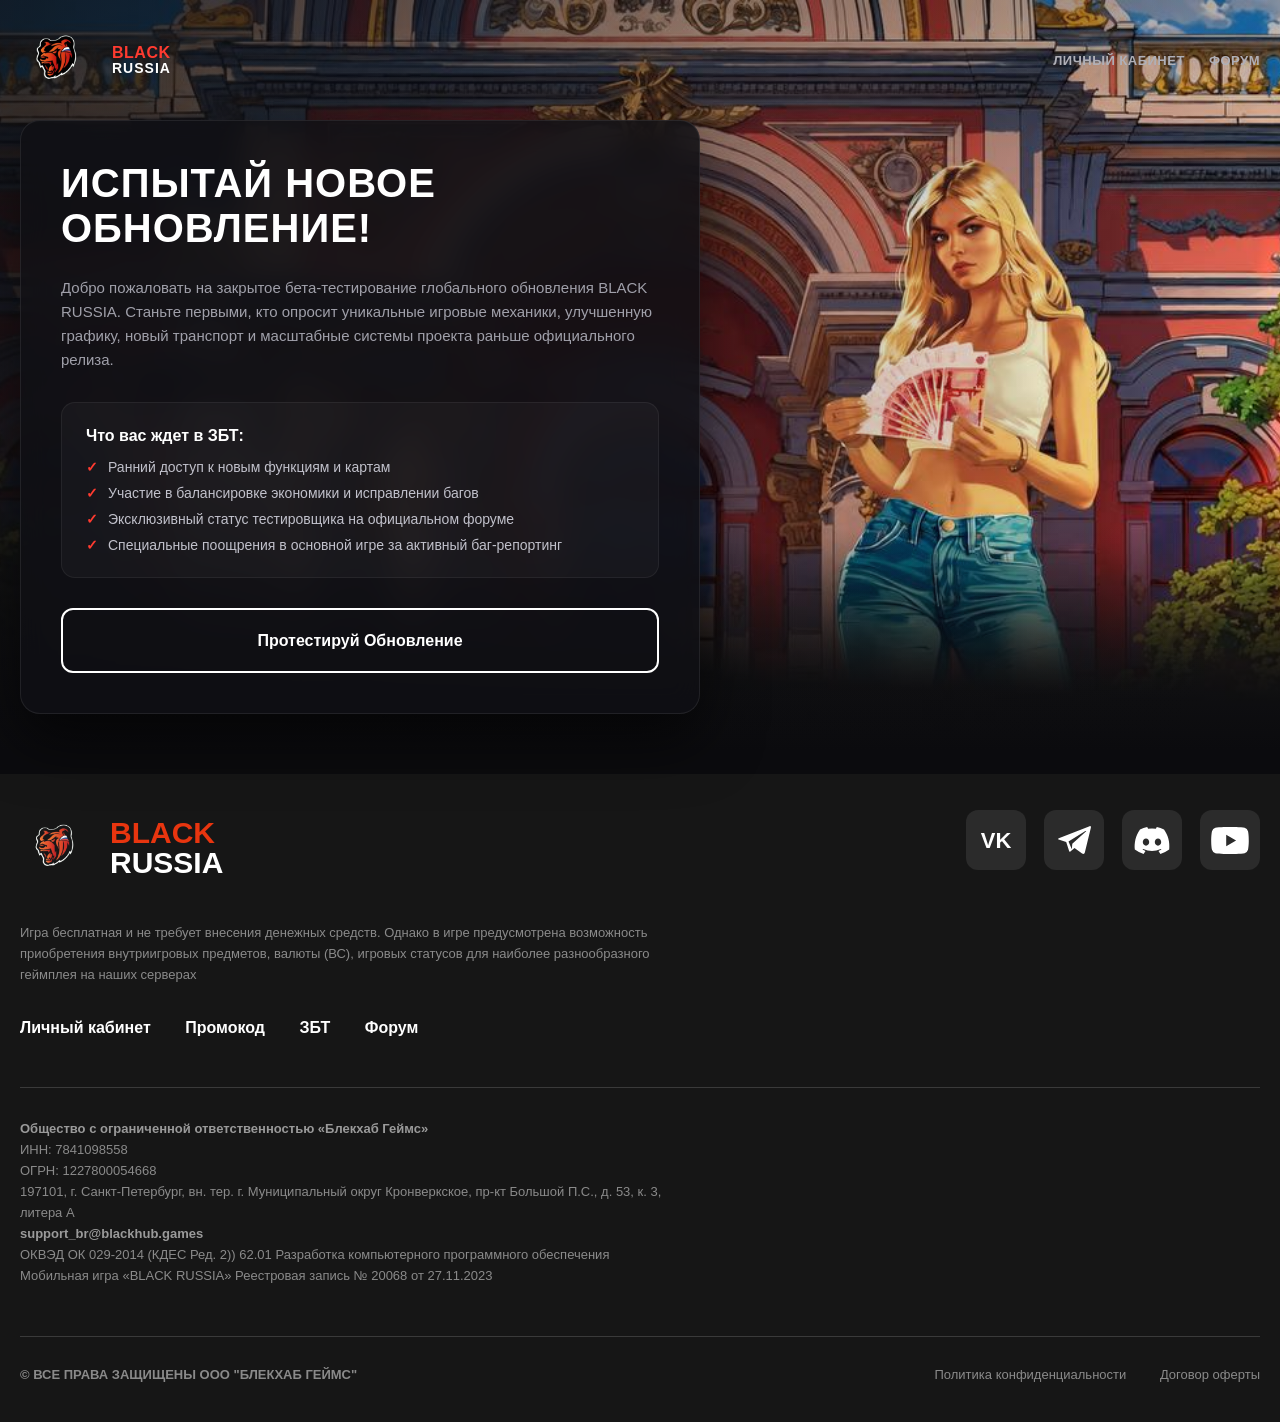
==== commit f7334cd4: "Update beta.html" ====
--- a/beta.html
+++ b/beta.html
@@ -35,7 +35,7 @@
                 <!-- Заголовок -->
                 <header class="beta-header-block">
                     <h1 class="title">Испытай новое обновление!</h1>
-                    <p class="beta-lead">Добро на закрытое бета-тестирование глобального обновления BLACK RUSSIA. Станьте первыми, кто опросит уникальные игровые механики, улучшенную графику, новый транспорт и масштабные системы проекта раньше официального релиза.</p>
+                    <p class="beta-lead">Добро пожаловать на закрытое бета-тестирование глобального обновления BLACK RUSSIA. Станьте первыми, кто опросит уникальные игровые механики, улучшенную графику, новый транспорт и масштабные системы проекта раньше официального релиза.</p>
                 </header>
 
                 <div class="beta-info-card">
